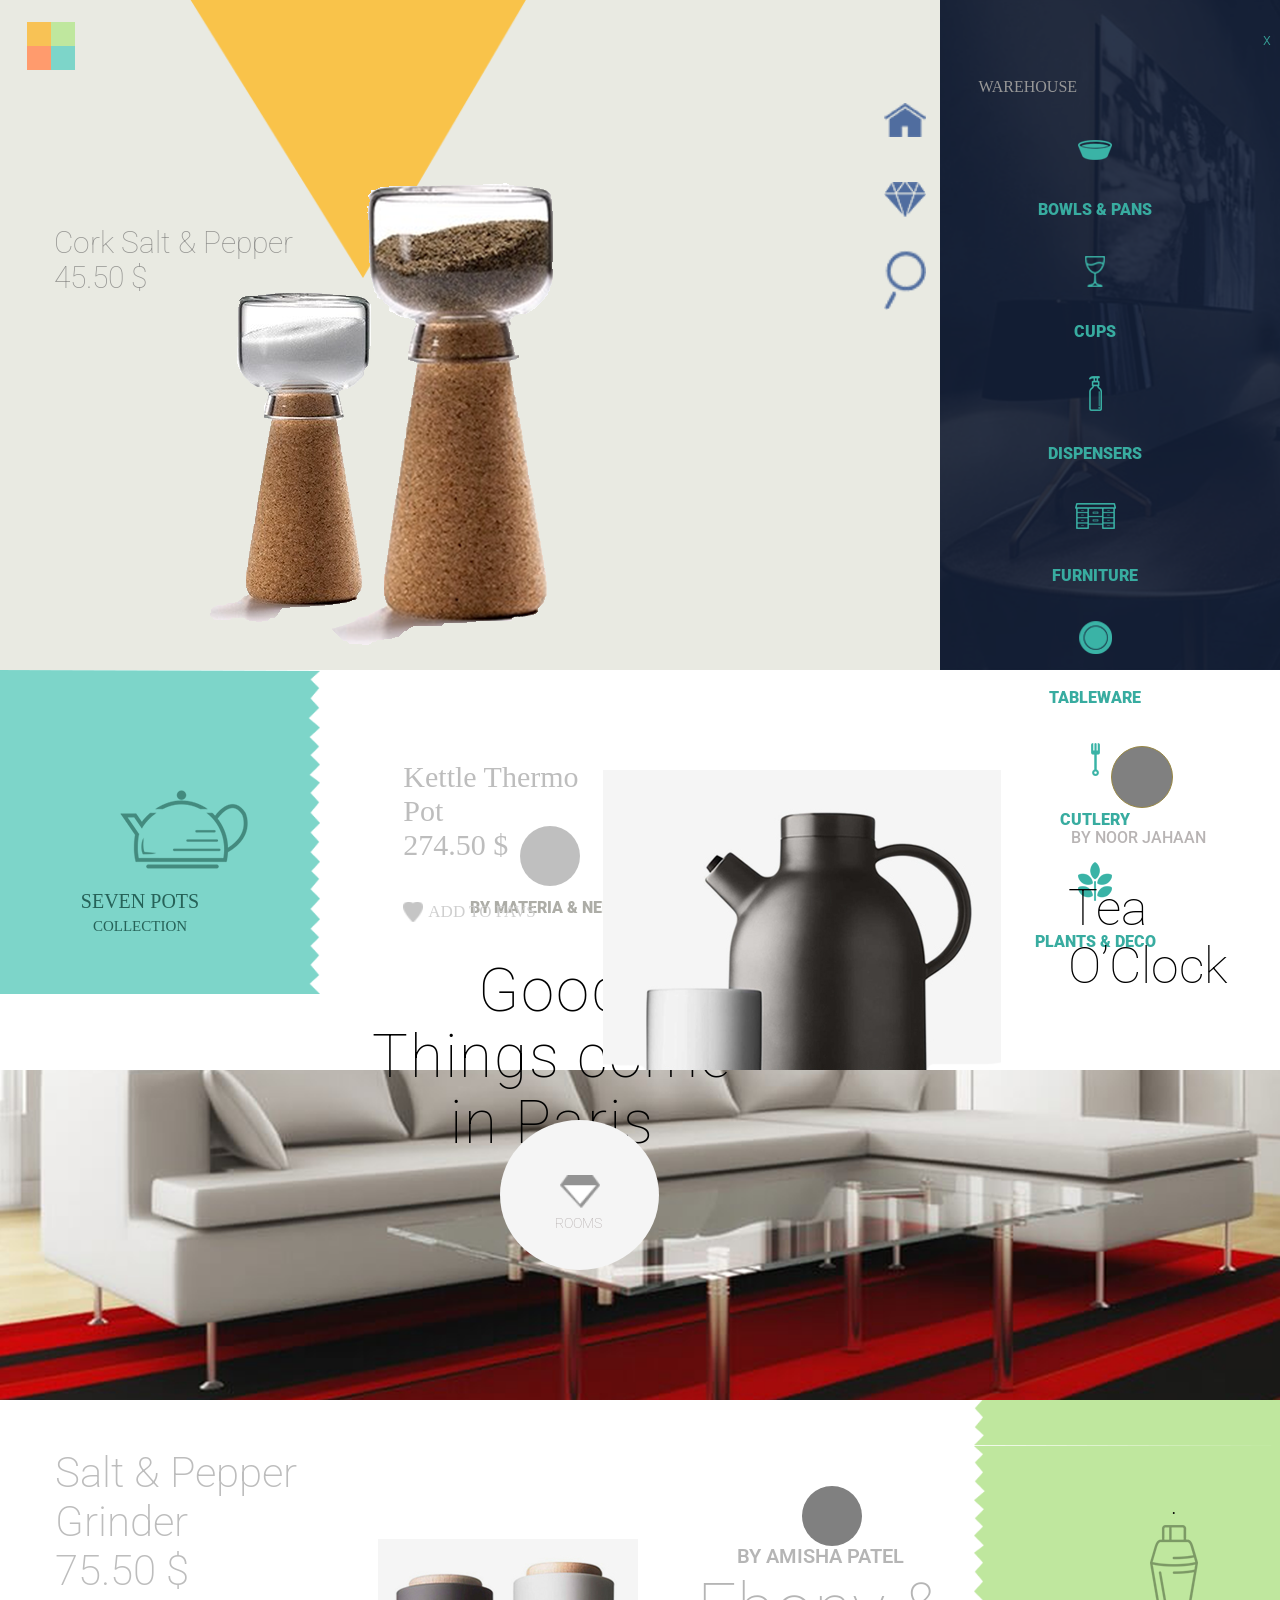
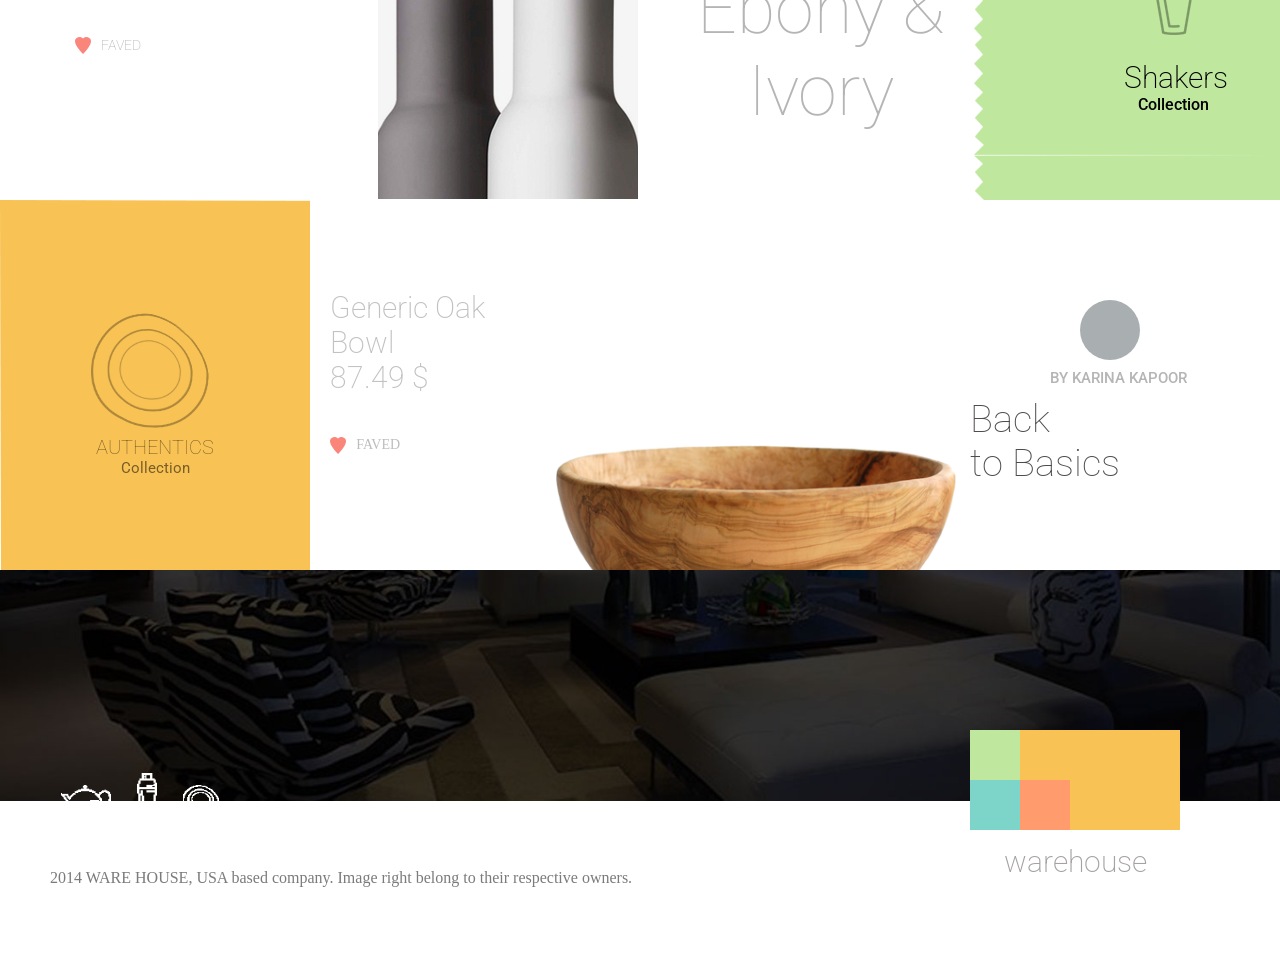
==== index.html @ 209dba16 "index.html" ====
<!DOCTYPE html>
<html lang="en">
<head>
    <meta charset="UTF-8">
    <meta name="viewport" content="width=device-width, initial-scale=1.0">
    <title>Document</title>
    <link href="https://fonts.googleapis.com/css2?family=Roboto:wght@100;200;400;500;600;900&display=swap" rel="stylesheet">
    <link rel="stylesheet" href="./nam2.css">
   <link  rel="shortcut icon" href="картинки2/ico.ico" type="image/x-icon">
    
</head>
<body>
    <header>
        <div class="headerDiv">
            <!-- <img id="logo" src="" alt="logo"> -->
            <img id="logo"src="картинки2/5.png" alt="logo">
            <div class="truo">
                <div class="kaps"></div>
            </div>
           <p id="TextCork">Cork Salt & Pepper<br> 45.50  $</p>
            
            <img id="bl1" src="картинки2/3.png" alt="1" class="cork">
            <img id='bl2'src="картинки2/4.png" alt="2" class="cork">
        </div>
        <div class="headerDiv">
            <div class="cart"></div>
            <p>BY MATERIA & NENDO</p>
            <h4>Good<br> Things come   <br>    in Paris</h4>
        </div>
    </header>
    <nav>
        <div class="navOne">
            <div class="icon"></div>
            <div class="icon"></div>
            <div class="icon"></div>
        </div>
        <div class="navTy">
            <div style="position: relative;">
                <p id="crexP" >WAREHOUSE</p>
                <div id="crex">x</div>
            </div>
            <div class="navCol">
                <div><img src="картинки2/21.png"><p>BOWLS  &  PANS</p></div>
                <div><img src="картинки2/22.png"><p>CUPS</p></div>
                <div><img src="картинки2/23.png"><P>DISPENSERS</P></div>
                <div><img src="картинки2/24.png"><p>FURNITURE</p></div>
                <div><img src="картинки2/25.png"><p>TABLEWARE</p></div>
                <div><img src="картинки2/26.png"><p>CUTLERY</p></div>
                <div><img src="картинки2/27.png"><p>PLANTS & DECO</p></div>
            </div>
        </div>
    </nav>

  
        <div class="blueBlock">
            <img src="картинки2\32.png">
            <p>Seven pots<br><span>Collection</span>
            </p>
        </div>
        <div class="whilBlock">
            <div>
                <h5 class="div-ONE">Kettle Thermo Pot<br>274.50 $</h5>
                <p class="div-ONE">
                    <span id="serc"> </span>  ADD TO FAVS
                </p>
            </div>
            <div class="seagull">  <img src="картинки2/33.png" alt=""></div>
            <div class="theeBlock">
                <div id="serch"></div>
                <p>BY NOOR JAHAAN</p>
                <h4>Tea<br>  O’Clock </h4>
            </div>
          
          
        

            </div>
            <div class="sofaBlock">
                <div>
                    <p></p>
                    <p>ROOMS</p>
                </div>
            </div>
            <div class="Salt">
                <div class="salt-block-one">
                        <h5>Salt & Pepper  Grinder<br>75.50 $</h5>
                        <p class="oo"><span class="salt-block-hard"></span>FAVED</p>
                </div>
                        <div>
                            <div class="Layer28"></div>
                        </div>
                <div>
                    <p class="block-three-img"></p>
                    <div class='block-three-box'>
                        <p class="block-three-text">BY AMISHA PATEL</p><h3 class="block-three-h3">Ebony & <br>Ivory</h3></div></div>
                <div><div class="block-in-centre">
                    <p class="img">.</p>
                    <p id="sh">Shakers</p>
                    <p id="col">Collection</p>
            </div>
        </div>
            </div> 
                <div class="Ebony">
                        <div class = 'Ebony--oneYello'> 
                                <div class="Ebony--centerYello">
                                    <p>AUTHENTICS<br>Collection</p>
                                </div>
                        </div>
                        <div class="Ebony--twoBlock">
                            <h3>Generic Oak Bowl<br>87.49 $</h3>
                            <p class="oo"><span class="salt-block-hard"></span>FAVED</p>
                        </div>
                        <div class="Ebony--fhree"><div class="Ebony--talk"></div></div>
                        <div class="Ebony--four"><div class="Ebony--centorFour">
                            <p class="Ebony--imgFour">BY KARINA KAPOOR</p>
                          <h4 class="Ebony--fourh4">Back<br>to Basics </h4>
                        </div>
                              
                        </div>
                 </div>
                <footer>
                    <div class="footerdiv">
                        <div class="footerdiv--icon">
                            <img src="картинки2/for.png" alt="1" class="footerdiv1" width="50px" height="30px">
                            <img src="картинки2/for1.png" alt="2" class="footerdiv1" width="20px" height="42px">
                            <img src="картинки2/for2.png" alt="3" class="footerdiv1" width="36px" height="30px"></div>
                        <p>2014 WARE HOUSE, USA based company. Image right belong to their respective owners.</p>

                    </div>
                    <div class="footerdivTwy">
                               <img src="картинки2/f.png" alt="" width="210px" height="100px">
                               <p>warehouse</p>
                    </div>
                </footer>
            
    </body>
    </html>
---- nam2.css ----
*{
    padding: 0;
    margin:0;
    
}
header{
    position: relative;
    float: left;
    background-color:#e9eae2;
    width: 68%;
    height:670px;
    
}
.headerDiv{
    width:550px;
    
    height:670px;
}
.headerDiv:nth-child(1){
    float: left;
    
   
}
.headerDiv:nth-child(2){
    float: right;
    
}
.truo{
   position: absolute;
    left: 190px;
    width: 336px;
    height: 280px;
 background-image: url(картинки2/Без-имени-1.png);
background-size: 100%;
background-repeat:no-repeat;
z-index: 1;
}
.kaps{
    background-image: url(картинки2\2.png);
   
    
    width: 100%;
    height: 100%;
    z-index: 1;
}
.headerDiv>img{
    position: absolute;
   
    z-index: 2;
   
}

#bl1{
    top: 180px;
    left: 269px;
}
#bl2{
    left:139px ;
    top: 291px;
}
.headerDiv>img:nth-child(1){
   
    position: absolute;
    left: 27px;
    top: 22px;
}
#TextCork{
    color:#969693 ;
    font-size: 30px;
    font-family: 'Roboto';
    font-weight: 100;
   z-index: 1;
    position: absolute;
    top: 225px;
    left: 54px;
}

/* второй блок в хедере */
.headerDiv:nth-child(2){
    position: relative;
}
.cart{
    position:absolute;
    left: 200px;
    top: 156px;
    background-color: gray;
    opacity: .5; 
    
    
    border-radius: 100%;
    width: 60px;
    height: 60px;
    
}
.headerDiv:nth-child(2)>p{
    position:absolute;
    left: 150px;
    top: 228px;
    background-image: url(картинки2\6.png);
    color: #adada7;
    
    font-family: 'Roboto';
   font-weight: 900;
   
}
.headerDiv:nth-child(2)>h4{
    position:absolute;
    text-align: center;
    left: 52px;
    top: 288px;
    font-size: 60px;
    letter-spacing: 2px;
    color: #000;
    font-weight: 100;
    font-family: 'Roboto';
    /* letter-spacing: 10px; */
    line-height:1.1;
}

 /* НАВИГАТОР */
nav{
    width: 32%;
    background-color:#e9eae2;
    float: right;
    display: flex;
}
 nav>div{
 
 width: 70px;
 height: 670px;
 }
 .navTy{
     flex-basis: 470px;
     display: flex;
     flex-direction: column;
     background-image: url(картинки2/221.png)
 }
 .navCol{
     display: flex;
     padding-left: 76px;
     flex-wrap: wrap;

 }
 .navCol>div{
     margin: 4px;
     width: 150px;
     height:100px;
     color:#38aca0;
    padding-top: 14px;
     text-align: center;
     font-family: 'Roboto', sans-serif;
     font-weight: 900;
     display: grid;
     justify-items: center;
     align-items: flex-end;
     
  
 }
 .navCol>div>img{
  text-align: center;
}
 .navCol>div>p{
     padding-top: 20px;
     vertical-align: bottom;
 }
 #crex{
     font-family:'Roboto', sans-serif;
     font-weight: 300 ;
     left:95%;
     top:30px;
     float: right;
     position: absolute;
     color:#37a59b;
     width: 10px;
     height: 10px;
     background-image: url(картинки2\222.png);
 }
 .navCol>div:hover{
     background-color: #86d8cd;
     border-radius: 10px;
 }
 #crexP{
  color: #979797;
  /* float: left;  */
  margin-top: 78px;
  margin-left: 38px;
  margin-bottom: 5px;
 }

 .icon{
    margin-top: 20px;
     background-repeat: no-repeat;
     background-size: 60%;
     width: 70px;
     height: 60px;
     background-position: center;
 }
 .icon:nth-child(1){ 
     margin-top: 90px;
    background-image: url(картинки2/nav1.png);
   background-repeat: no-repeat;
   
}
 .icon:nth-child(2){
     background-image: url(картинки2/nav2.png);
    background-repeat: no-repeat;
 }
 .icon:nth-child(3){
    background-image: url(картинки2/nav3.png);
   background-repeat: no-repeat;
}
.icon:hover{
    background-color: #86d8cd;
}



/* часть три  */
.tea{
    display: block;
    float: left;
    position: relative;
    top: 670px;
    width: 400px;
    height: 200px;
}
.blueBlock{
    float: left;
    font-family: 'Robot';
    font-weight: 400;
    position: relative;
    
    background-image: url(картинки2/31.png);
    background-repeat: no-repeat;
    background-size: 100%;
    width:25%;
    height: 400px;
}
.blueBlock>p>span{
   font-size:15px;
}
.blueBlock>p{
    text-transform: uppercase;
    padding-right: 40px;
   text-align: center;
   padding-top:220px ;
   font-size: 20px;
   font-family: 'Robot';
    font-weight: 400;
    color: #266258;
}
.blueBlock>img{
    position: absolute;
    left: 120px;
    top: 120px;
 }
.whilBlock{
    position: relative;
   display: flex;
    float: right;
    width: 74.74%;
    height: 400px;
    overflow: hidden;
}
.whilBlock>div:nth-child(1){
    /* flex-basis:300px; */
    flex: 1;
}
.whilBlock>div:nth-child(2){
    /* flex-basis:400px; */
    flex: 1;
    padding-top:100px;
}
.whilBlock>div:nth-child(3){
    /* flex-basis:800px; */
    flex: 1;
}
#serc{
    font-family: 'Robot';
    margin-right: 5px;
    float: left;
    display: block;
    background-image: url(картинки2/34.png);
    background-size: 100%;
    background-repeat: no-repeat;
    background-position:center ;

    width: 20px;
    height:20px;
}

.div-ONE:nth-child(1){
    margin-top: 90px;
    margin-left: 80px;
    font-size: 30px;
    font-family: 'Ginora Sans';
    font-weight:100;
    color: #bdbdbd;
}
.div-ONE:nth-child(2){
    margin-left: 80px;
    margin-top: 40px;
    color: #cfcfcf;
    font-size: 17px;
}
#serch{
    border: 1px solid #984;
    border-radius: 100%;
    width:60px;
    height:60px;
    margin-top: 76px;
    margin-left: 110px;
    background-color: gray;
    margin-bottom: 20px;
}
.theeBlock>p{
 color:#b8b4b4;
 font-weight:500;
 font-family:'roboto';
 margin-left: 70px;
}
.theeBlock>h4{
 font-size:50px;
 font-family:'Roboto';
 font-weight:100;
 margin-left: 67px;
 margin-top: 32px;
}

/* Диван блок */

.sofaBlock{
    float: left;
    width:100%;
    height:330px;
    background-image: url(картинки2/sofa.png);
    background-size: 100%;
    background-position-y: -480px;
    background-repeat:no-repeat;
}
.sofaBlock>div{
    position: relative;
    background-color: #f5f5f5;
    border-radius: 100%;
    width:159px;
    height:150px;
    
    margin-left: 500px;
    margin-top: 50px;
}
.sofaBlock>div>p{
    position: absolute;
    font-size:14px;
    font-weight:100;
    font-family:'Roboto';
    
    color: #aaa2a2;
   
}
.sofaBlock>div>p:nth-child(1){
    background-image:url(картинки2/rom.png);
    background-repeat: no-repeat;
    background-size: 100%;
    width: 40px;
    height:40px;
    margin-left: 60px;
    margin-top: 55px;
}
.sofaBlock>div>p:nth-child(2){
    margin-top: 95px;
    margin-left: 55px;
}

/* Salt  */
 

.Salt {
    
    float: left;
    display: flex;
    height: 400px;
    width:100%;
    text-align: center;
}

.Salt>div:nth-child(1){
    
    flex:1;

}
.salt-block-one{
    font-family: 'Roboto';
    font-size: 50px;
    color:#bdbdbd;
    text-align:left;
    margin-top: 48px;
    margin-left: 55px;
}
.salt-block-one>h5{
    font-weight: 200;
}
.oo{
    font-weight: 200;
    font-size: 14px;
    margin-top: 42px; color:#bdbdbd;
    margin-left: 20px;
}
.salt-block-hard{
    text-align: center;
   
   margin-right: 10px;
    float: left;
    background-image: url(картинки2/2222.png);
    background-position: center;
    background-repeat: no-repeat;
    width: 16px;
    height: 17px;
}
.Salt>div:nth-child(2){
    flex:1;
 
    position: relative;
}
.Layer28{
    float: left;
    position: absolute;
    background-image: url(картинки2/2221.png);
    background-position: center;
    background-repeat: no-repeat;
    width: 260px;
    height: 260px;
    top: 139px;
    right: 30px;
    
}
.Salt>div:nth-child(3){
    flex:1;

    position: relative;
}
.block-three-img{
    position: absolute;
    margin-left: 44%;
    margin-top: 28%;
    border-radius: 100%;
    width:60px;
    height:60px;
    background-color: #808080;
    background-image: url(картинки2/2223.png);
    background-position: center;
    background-repeat: no-repeat;
}
.block-three-box{
    margin-top: 47%;
}
.block-three-text{
    color: #b5b5b5;
    font-family: 'Roboto';
    font-weight:600;
    font-size: 20px;
}
.block-three-h3{
    color: #b5b5b5;
    font-family: 'Roboto';
    font-weight:100;
    font-size: 70px;
}
.Salt>div:nth-child(4){

    flex:1;
    position: relative;
    overflow: hidden;
    background-image: url(картинки2/2225.png);
    background-position: 100%;
    background-size:100%;
    
}
.block-in-centre{
    position: absolute;
    width:100px;
    height: 200px;
    margin-top: 100px;
    margin-left: 150px;
}
.img{
    background-image: url(картинки2/2226.png);
    background-position: center;
    background-repeat: no-repeat;
    width: 100px;
    height: 80%;
    text-align: center;
}
#col{
    font-family: 'Roboto';
    font-weight: 500;
    margin-bottom: 20px;
}
#sh{
    font-family: 'Roboto';
    font-weight: 200;
    font-size: 30px;
}
/* 4 блок */

.Ebony{
    float: left;
    display: flex;
    width: 100%;
    height: 370px;
    overflow: hidden;
}
.Ebony--oneYello{
   width: 400px;

   background-image: url(картинки2/fon.png);
     
   background-repeat: no-repeat;
}
.Ebony--centerYello{
    max-width: 130px;
    margin: 110px auto;
    position: relative;
    height: 370px;
    text-align: center;
    padding-top: 125px;
}
.Ebony--centerYello:before{
    content: '';
    position: absolute;
    left: 0;
    top: 0;
    width: 120px;
    height: 120px;
    background-image: url(картинки2/tal.png);
    background-position: center;
    background-repeat: no-repeat;
}
.Ebony--centerYello>p::first-line{
    font-family: 'Roboto';
    font-weight: 100;
    color: #785e28;
    font-size: 20px;

}
.Ebony--centerYello>p{
    font-family: 'Roboto';
    font-weight: 400;
    color: #785e28;
    font-size: 15px;

}
.Ebony--twoBlock{
    width: 300px;
}
.Ebony--twoBlock>h3{
    margin-top: 90px;
    margin-left: 20px;
    font-family: 'Roboto';
    font-weight: 200;
    font-size: 30px;
    color: #c2c2c2;
}
.Ebony--fhree{
    width: 550px;
}
.Ebony--talk{
    max-width: 400PX;
    margin: 160px auto;
    height: 370px;
    background-image: url(картинки2/talk.png);
    background-position: center;
    background-repeat: no-repeat;
    background-size: 100%;
}
.Ebony--four{
    width: 400px;
}
.Ebony--centorFour{
    max-width: 150px;
    margin: 100px auto;
    position: relative;
}
.Ebony--imgFour{
 
    padding-top: 69px;
    color: #b5b5b5;
    font-family: 'Roboto';
    font-weight: 500;
    font-size: 15px;
}
.Ebony--imgFour:before{
    content: '';
    position: absolute;
    left: 30px;
    top: 0;
    border-radius: 100%;
    background-color: rgba(76, 87, 90, 0.479);
    width: 60px;
    height: 60px;
    background-image: url(картинки2/ta.png);
    background-position: center;
    background-repeat: no-repeat;
}
.Ebony--fourh4{
    margin-top: 10px;
    color: #4e4c4c;
    font-family: 'Roboto';
    font-weight: 100;
    font-size: 38px;
    position: relative;
    left: -80px;
}
footer{
    position: relative;
    color: #7c7a7a;
    float: left;
    width: 100%;
    height: 400px;
    background-image: url(картинки2/footer.jpg);
    background-size:100% ;
    background-position-y:-450px ;
    background-repeat: no-repeat;
}
.footerdiv1{
    margin: 11px;
}
.footerdiv{
    position: absolute;
    left: 50px;
    top:192px
}
.footerdiv>p{
    margin-top: 39px;
}

.footerdivTwy{
    position: absolute;
right: 100px;
top: 160px;}

.footerdivTwy>p{
    color: #a7a2a2;
    font-family: 'Roboto';
    font-weight: 200;
    font-size: 30px;
    text-align: center;
    margin-top: 10px;
}
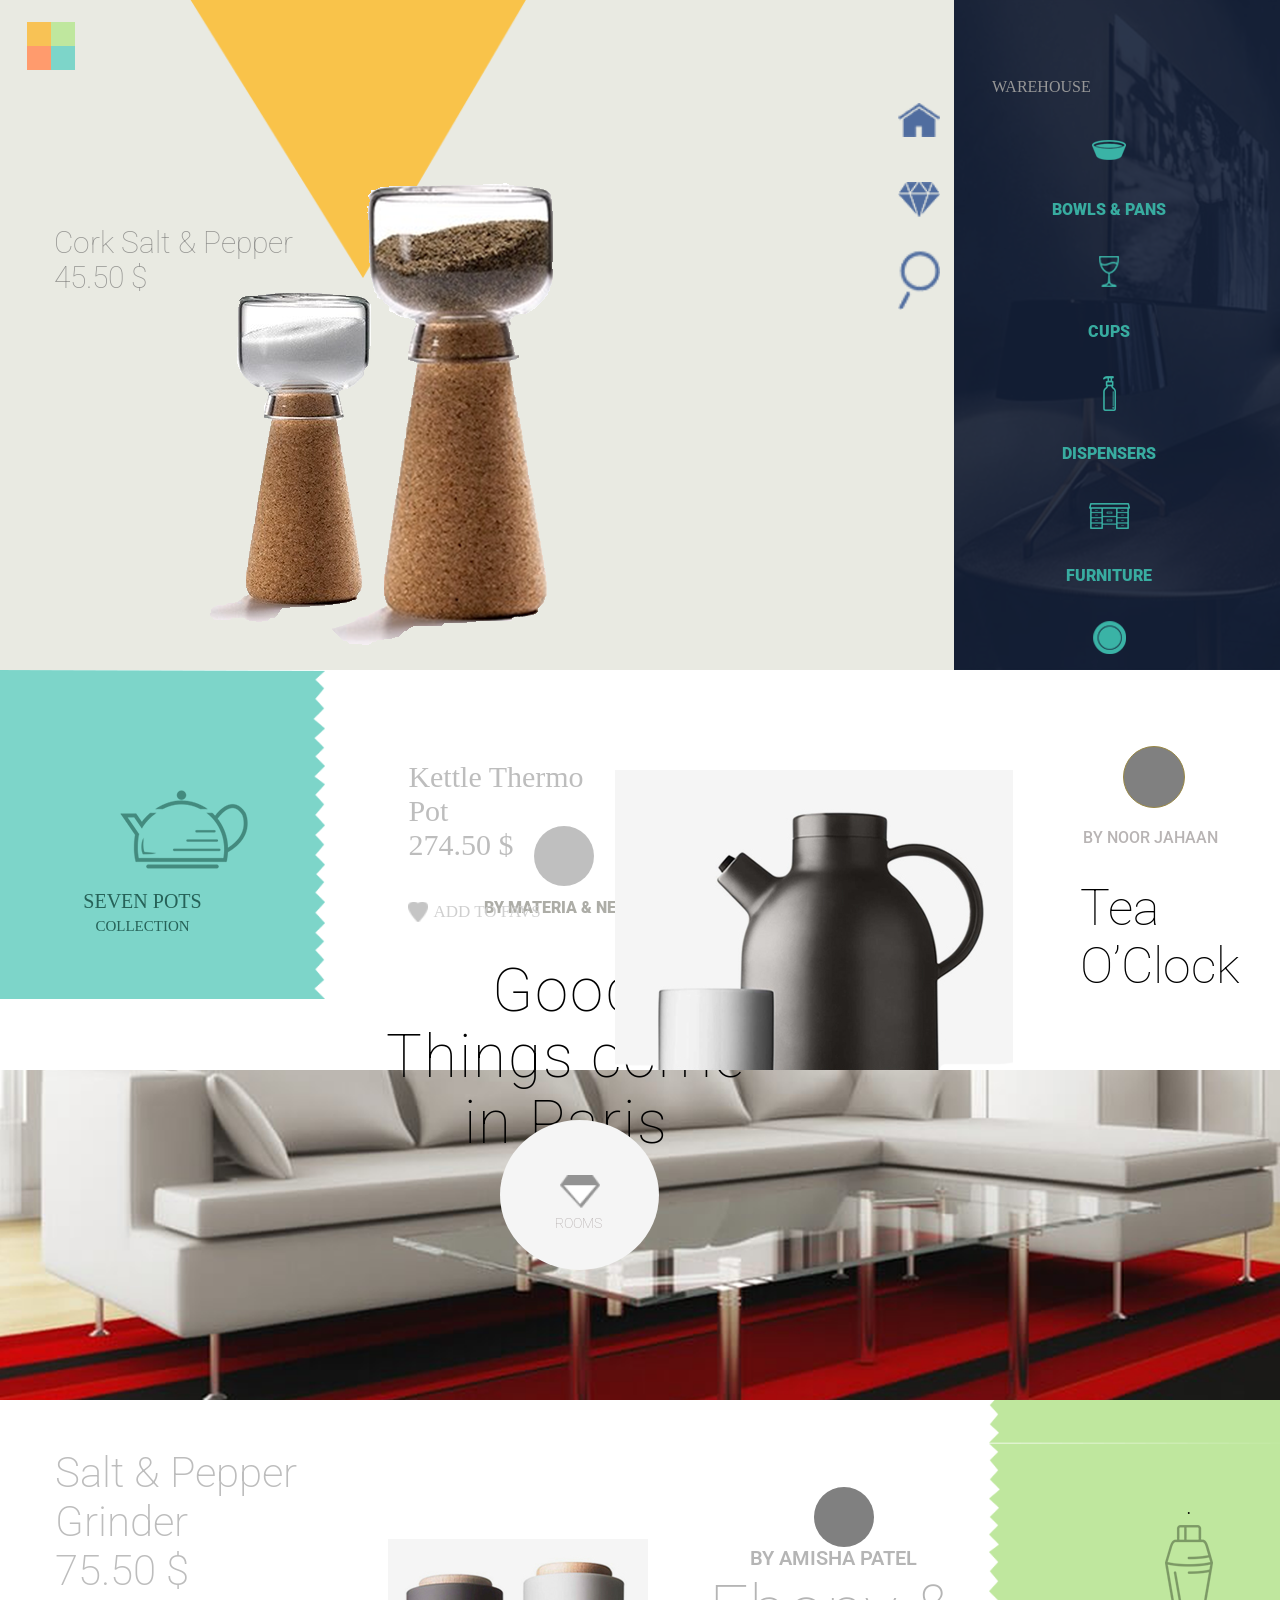
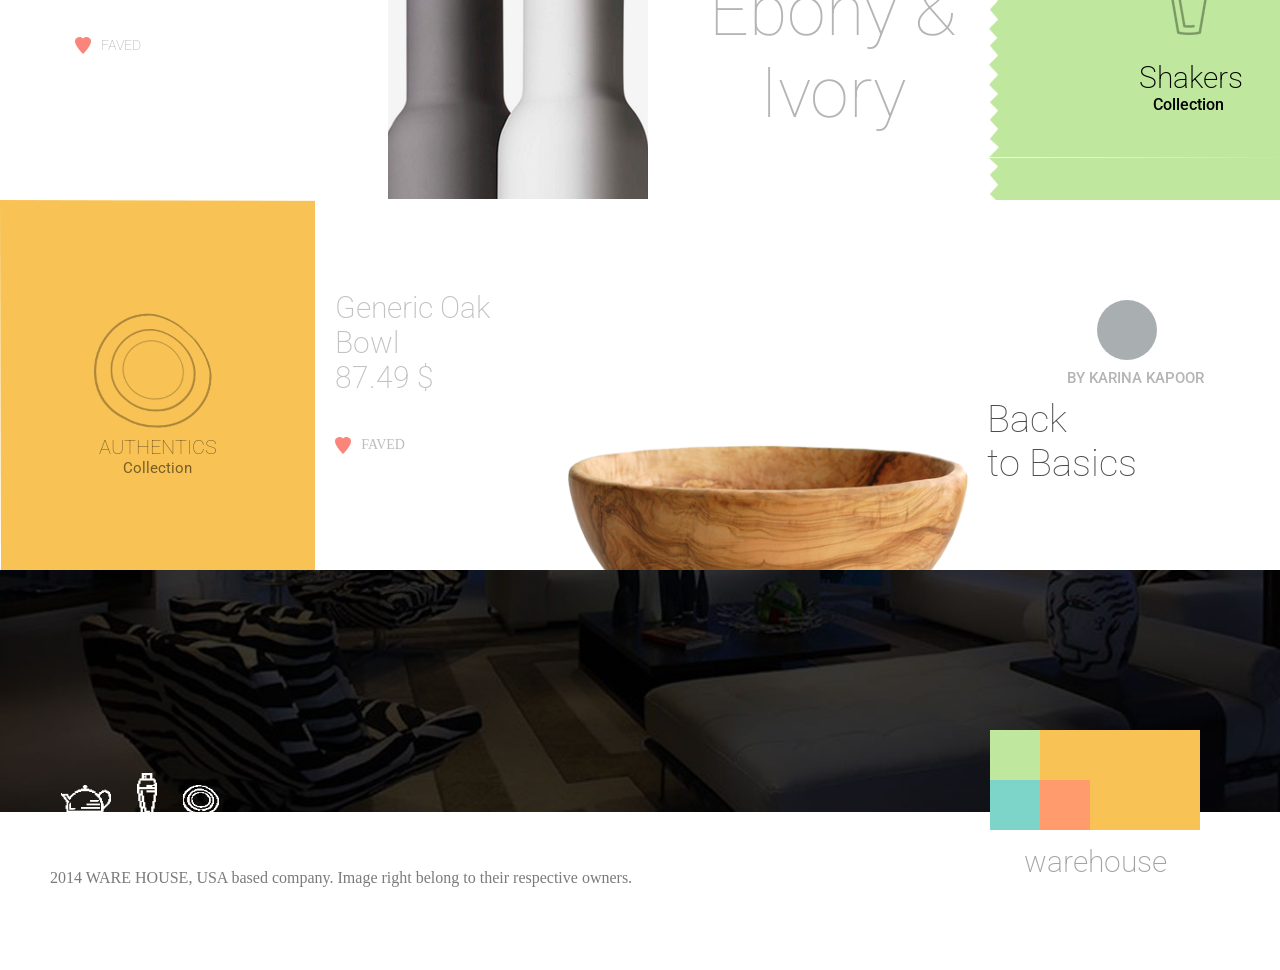
==== commit f6fd645d: "фиксированная верстка" ====
--- a/index.html
+++ b/index.html
@@ -2,10 +2,11 @@
 <html lang="en">
 <head>
     <meta charset="UTF-8">
-    <meta name="viewport" content="width=device-width, initial-scale=1.0">
+    <meta name="viewport" content="width=1300, initial-scale=1.0">
     <title>Document</title>
     <link href="https://fonts.googleapis.com/css2?family=Roboto:wght@100;200;400;500;600;900&display=swap" rel="stylesheet">
     <link rel="stylesheet" href="./nam2.css">
+    
    <link  rel="shortcut icon" href="картинки2/ico.ico" type="image/x-icon">
     
 </head>
--- a/nam2.css
+++ b/nam2.css
@@ -2,6 +2,9 @@
     padding: 0;
     margin:0;
     
+}
+body{
+    min-width: 1300px;
 }
 header{
     position: relative;
@@ -139,6 +142,7 @@
      display: flex;
      padding-left: 76px;
      flex-wrap: wrap;
+     overflow-y: scroll;
 
  }
  .navCol>div{
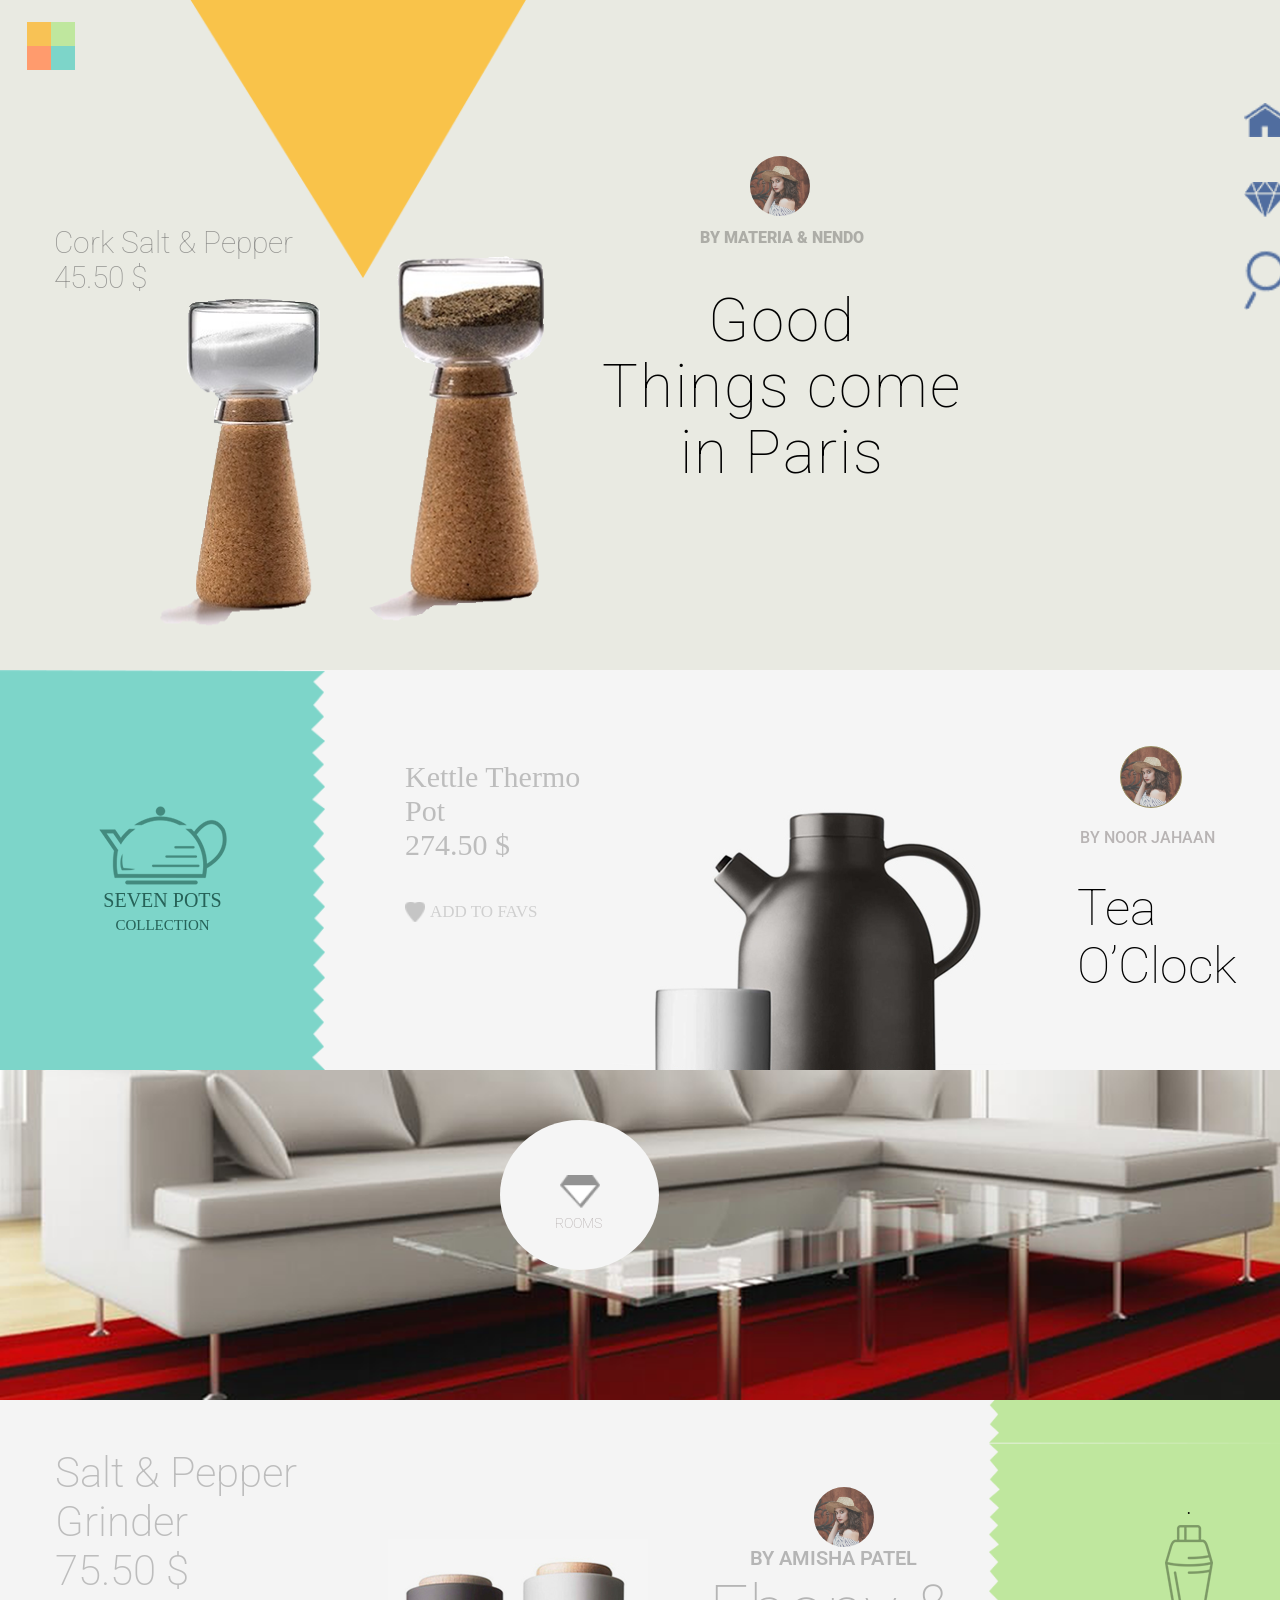
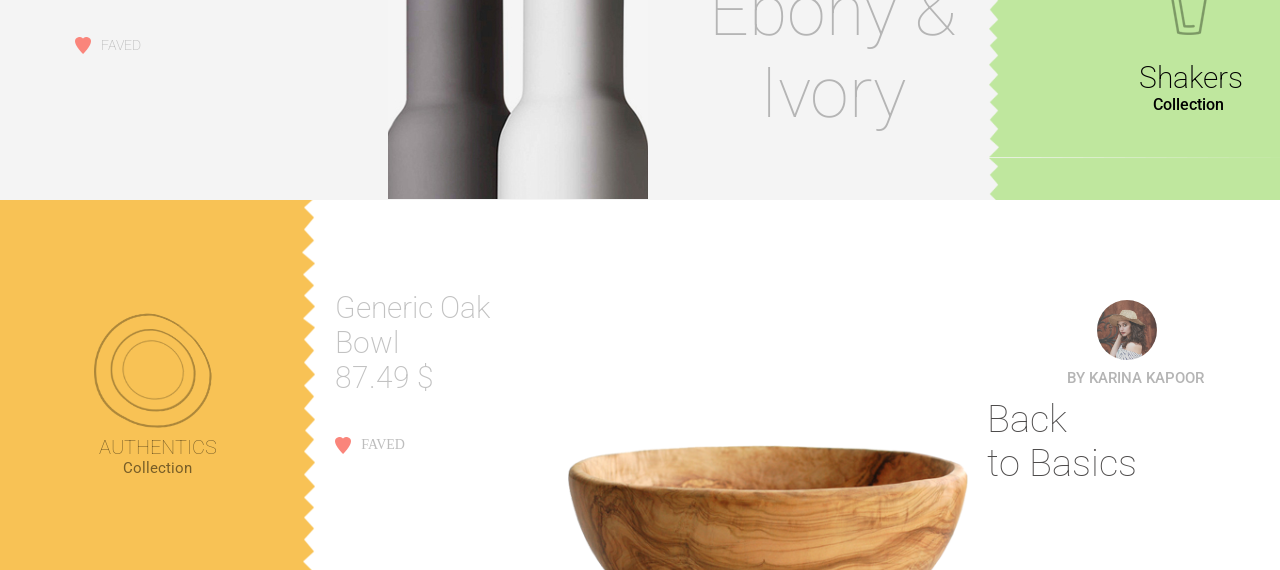
==== commit b963b202: "easy update" ====
--- a/index.html
+++ b/index.html
@@ -5,56 +5,68 @@
     <meta name="viewport" content="width=1300, initial-scale=1.0">
     <title>Document</title>
     <link href="https://fonts.googleapis.com/css2?family=Roboto:wght@100;200;400;500;600;900&display=swap" rel="stylesheet">
-    <link rel="stylesheet" href="./nam2.css">
+    <link rel="stylesheet" href="css/nam2.css">
+    <link rel="stylesheet" href="css/adaptive.css">
     
    <link  rel="shortcut icon" href="картинки2/ico.ico" type="image/x-icon">
     
 </head>
-<body>
-    <header>
-        <div class="headerDiv">
-            <!-- <img id="logo" src="" alt="logo"> -->
-            <img id="logo"src="картинки2/5.png" alt="logo">
-            <div class="truo">
-                <div class="kaps"></div>
+<body> 
+    <div class="container">
+        <header>
+        
+                <div class="headerDiv">
+                <!-- <img id="logo" src="" alt="logo"> -->
+                <img id="logo"src="image/5.png" alt="logo">
+                <div class="truo">
+                    <div class="kaps"></div>
+                </div>
+            <p id="TextCork">Cork Salt & Pepper<br> 45.50  $</p>
+                <div class="container-salt">
+                        <div><img id="bl1" src="image/3.png" alt="1" class="cork"></div> 
+                        <div><img id='bl2'src="image/4.png" alt="2" class="cork"></div>
+                </div>
+              
+                </div>
+                <div class="headerDiv">
+                    <div class="cart ob_img"></div>
+                    <p>BY MATERIA & NENDO</p>
+                    <h4>Good<br> Things come   <br>    in Paris</h4>
+                </div>
+            
+            
+        </header>
+        <nav>
+            <div class="navOne">
+                <div class="icon"></div>
+                <div class="icon"></div>
+                <div class="icon"></div>
             </div>
-           <p id="TextCork">Cork Salt & Pepper<br> 45.50  $</p>
+            <div class="navTy">
+                <div class="container__nav-p" style="position: relative;">
+                    <p id="crexP" >WAREHOUSE</p>
+                    <div id="crex">x</div>
+                </div>
+                <div class="navCol">
+                    <div><img src="image/21.png"><p>BOWLS  &  PANS</p></div>
+                    <div><img src="image/22.png"><p>CUPS</p></div>
+                    <div><img src="image/23.png"><P>DISPENSERS</P></div>
+                    <div><img src="image/24.png"><p>FURNITURE</p></div>
+                    <div><img src="image/25.png"><p>TABLEWARE</p></div>
+                    <div><img src="image/26.png"><p>CUTLERY</p></div>
+                    <div><img src="image/27.png"><p>PLANTS & DECO</p></div>
+                </div>
+            </div>
+        </nav>
+   </div>
+  
+        <div class="container_font">
+
+        <div class="blueBlock">
+            <div class="blueBlock_container-img">
+                <img src="image\32.png">
+            </div>
             
-            <img id="bl1" src="картинки2/3.png" alt="1" class="cork">
-            <img id='bl2'src="картинки2/4.png" alt="2" class="cork">
-        </div>
-        <div class="headerDiv">
-            <div class="cart"></div>
-            <p>BY MATERIA & NENDO</p>
-            <h4>Good<br> Things come   <br>    in Paris</h4>
-        </div>
-    </header>
-    <nav>
-        <div class="navOne">
-            <div class="icon"></div>
-            <div class="icon"></div>
-            <div class="icon"></div>
-        </div>
-        <div class="navTy">
-            <div style="position: relative;">
-                <p id="crexP" >WAREHOUSE</p>
-                <div id="crex">x</div>
-            </div>
-            <div class="navCol">
-                <div><img src="картинки2/21.png"><p>BOWLS  &  PANS</p></div>
-                <div><img src="картинки2/22.png"><p>CUPS</p></div>
-                <div><img src="картинки2/23.png"><P>DISPENSERS</P></div>
-                <div><img src="картинки2/24.png"><p>FURNITURE</p></div>
-                <div><img src="картинки2/25.png"><p>TABLEWARE</p></div>
-                <div><img src="картинки2/26.png"><p>CUTLERY</p></div>
-                <div><img src="картинки2/27.png"><p>PLANTS & DECO</p></div>
-            </div>
-        </div>
-    </nav>
-
-  
-        <div class="blueBlock">
-            <img src="картинки2\32.png">
             <p>Seven pots<br><span>Collection</span>
             </p>
         </div>
@@ -65,9 +77,9 @@
                     <span id="serc"> </span>  ADD TO FAVS
                 </p>
             </div>
-            <div class="seagull">  <img src="картинки2/33.png" alt=""></div>
+            <div class="seagull">  <img src="image/33.png" alt=""></div>
             <div class="theeBlock">
-                <div id="serch"></div>
+                <div id="serch" class="ob_img"></div>
                 <p>BY NOOR JAHAAN</p>
                 <h4>Tea<br>  O’Clock </h4>
             </div>
@@ -76,63 +88,51 @@
         
 
             </div>
-            <div class="sofaBlock">
-                <div>
-                    <p></p>
-                    <p>ROOMS</p>
-                </div>
-            </div>
-            <div class="Salt">
-                <div class="salt-block-one">
-                        <h5>Salt & Pepper  Grinder<br>75.50 $</h5>
-                        <p class="oo"><span class="salt-block-hard"></span>FAVED</p>
-                </div>
-                        <div>
-                            <div class="Layer28"></div>
-                        </div>
-                <div>
-                    <p class="block-three-img"></p>
-                    <div class='block-three-box'>
-                        <p class="block-three-text">BY AMISHA PATEL</p><h3 class="block-three-h3">Ebony & <br>Ivory</h3></div></div>
-                <div><div class="block-in-centre">
-                    <p class="img">.</p>
-                    <p id="sh">Shakers</p>
-                    <p id="col">Collection</p>
+        </div>
+        <div class="sofaBlock">
+            <div>
+                <p></p>
+                <p>ROOMS</p>
             </div>
         </div>
-            </div> 
-                <div class="Ebony">
-                        <div class = 'Ebony--oneYello'> 
-                                <div class="Ebony--centerYello">
-                                    <p>AUTHENTICS<br>Collection</p>
-                                </div>
+        <div class="Salt">
+            <div class="salt-block-one">
+                    <h5>Salt & Pepper  Grinder<br>75.50 $</h5>
+                    <p class="oo"><span class="salt-block-hard"></span>FAVED</p>
+            </div>
+                    <div>
+                        <div class="Layer28"></div>
+                    </div>
+            <div>
+                <p class="block-three-img ob_img"></p>
+                <div class='block-three-box'>
+                    <p class="block-three-text">BY AMISHA PATEL</p><h3 class="block-three-h3">Ebony & <br>Ivory</h3></div></div>
+            <div><div class="block-in-centre">
+                <p class="img">.</p>
+                <p id="sh">Shakers</p>
+                <p id="col">Collection</p>
+        </div>
+    </div>
+        </div> 
+        <div class="Ebony">
+                <div class = 'Ebony--oneYello'> 
+                        <div class="Ebony--centerYello">
+                            <p>AUTHENTICS<br>Collection</p>
                         </div>
-                        <div class="Ebony--twoBlock">
-                            <h3>Generic Oak Bowl<br>87.49 $</h3>
-                            <p class="oo"><span class="salt-block-hard"></span>FAVED</p>
-                        </div>
-                        <div class="Ebony--fhree"><div class="Ebony--talk"></div></div>
-                        <div class="Ebony--four"><div class="Ebony--centorFour">
-                            <p class="Ebony--imgFour">BY KARINA KAPOOR</p>
-                          <h4 class="Ebony--fourh4">Back<br>to Basics </h4>
-                        </div>
-                              
-                        </div>
-                 </div>
-                <footer>
-                    <div class="footerdiv">
-                        <div class="footerdiv--icon">
-                            <img src="картинки2/for.png" alt="1" class="footerdiv1" width="50px" height="30px">
-                            <img src="картинки2/for1.png" alt="2" class="footerdiv1" width="20px" height="42px">
-                            <img src="картинки2/for2.png" alt="3" class="footerdiv1" width="36px" height="30px"></div>
-                        <p>2014 WARE HOUSE, USA based company. Image right belong to their respective owners.</p>
-
-                    </div>
-                    <div class="footerdivTwy">
-                               <img src="картинки2/f.png" alt="" width="210px" height="100px">
-                               <p>warehouse</p>
-                    </div>
-                </footer>
-            
+                </div>
+                <div class="Ebony--twoBlock">
+                    <h3>Generic Oak Bowl<br>87.49 $</h3>
+                    <p class="oo"><span class="salt-block-hard"></span>FAVED</p>
+                </div>
+                <div class="Ebony--fhree"><div class="Ebony--talk"></div></div>
+                <div class="Ebony--four"><div class="Ebony--centorFour">
+                    <p class="Ebony--imgFour">BY KARINA KAPOOR</p>
+                    <h4 class="Ebony--fourh4">Back<br>to Basics </h4>
+                </div>
+                        
+                </div>
+        </div>
+        
+    <script src="./js/scripts.js"></script>
     </body>
     </html>
--- a/css/nam2.css
+++ b/css/nam2.css
@@ -0,0 +1,729 @@
+*{
+    padding: 0;
+    margin:0;
+    --width-nav:470px;
+}
+body{
+    min-width: 1300px;
+}
+header{
+   
+    display: flex;
+    background-color:#e9eae2;
+    flex: 3 auto;
+    height:670px;
+    
+}
+nav{
+    flex: 2 auto;
+    justify-content: end;
+}
+.headerDiv{
+    width:550px;
+    
+
+    height: 670px;
+    align-self: flex-end;
+    justify-content: end;
+    display: flex;
+}
+
+
+.truo{
+   position: absolute;
+    left: 190px;
+    width: 336px;
+    height: 280px;
+ background-image: url(../image/Без-имени-1.png);
+background-size: 100%;
+background-repeat:no-repeat;
+z-index: 1;
+}
+.kaps{
+    background-image: url(../image\2.png);
+   
+    
+    width: 100%;
+    height: 100%;
+    z-index: 1;
+}
+.headerDiv>img{
+    position: absolute;
+   
+    z-index: 2;
+   
+}
+
+#bl1{
+    top: 180px;
+    left: 269px;
+}
+#bl2{
+    left:139px ;
+    top: 291px;
+}
+.headerDiv>img:nth-child(1){
+   
+    position: absolute;
+    left: 27px;
+    top: 22px;
+}
+#TextCork{
+    color:#969693 ;
+    font-size: 30px;
+    font-family: 'Roboto';
+    font-weight: 100;
+   z-index: 1;
+    position: absolute;
+    top: 225px;
+    left: 54px;
+}
+
+/* второй блок в хедере */
+.headerDiv:nth-child(2){
+    position: relative;
+}
+.ob_img{
+    background: url(../image/font.png);
+    background-size: contain;
+    opacity: .9; 
+    filter: contrast(0.7);
+}
+.cart{
+    position:absolute;
+    left: 200px;
+    
+    top: 156px;
+    
+    background-color: gray;
+    
+    
+    
+    
+    border-radius: 100%;
+    width: 60px;
+    height: 60px;
+    
+}
+.container_font{
+    background-color: #f5f5f5;
+    width: 100%;
+}
+.headerDiv:nth-child(2)>p{
+    position:absolute;
+    left: 150px;
+    top: 228px;
+    background-image: url(../image\6.png);
+    color: #adada7;
+    
+    font-family: 'Roboto';
+    font-weight: 900;
+   
+}
+.headerDiv:nth-child(2)>h4{
+    position:absolute;
+    text-align: center;
+    left: 52px;
+    top: 288px;
+    /* z-index: 2; */
+    font-size: 60px;
+    letter-spacing: 2px;
+    color: #000;
+    font-weight: 100;
+    font-family: 'Roboto';
+    /* letter-spacing: 10px; */
+    line-height:1.1;
+}
+.container{
+    background-color: #e9eae2;
+    width: 100%;
+    display: flex;
+    position: relative;
+    /* flex-direction: ; */
+}
+ /* НАВИГАТОР */
+nav{
+    width: 32%;
+    background-color:#e9eae2;
+    float: right;
+    /* transform: translateX(29vw); */
+    display: flex;
+    transition:  1s transform  ease;
+}
+nav:hover{
+    transform: translateX(0px);
+}
+nav.active{
+  transform: translateX(-200px);
+
+}
+ nav>div{
+ 
+ width: 70px;
+ height: 670px;
+ }
+ .navTy{
+     flex-basis: var(--width-nav);
+     /* display: flex; */
+     display: none;
+     position: absolute;
+     flex-direction: column;
+     width: 471px;
+     /* display: none; */
+     z-index: 3;
+     background-image: url(../image/221.png)
+ }
+ .navTy.active{
+    display: block;
+    transform: translate(195px, 0px);
+ }
+ .navCol{
+     display: flex;
+     padding: 0 19px;
+     flex-wrap: wrap;
+     z-index: 3;
+   
+
+ }
+ .container__nav-p{
+    display: flex;
+    justify-content: center;
+    height: 100px;
+    align-items: center;
+    text-align: center;
+ }
+ .navCol>div{
+     /* margin: 4px; */
+     width: 150px;
+     height:100px;
+     color:#38aca0;
+    /* padding-top: 14px; */
+     text-align: center;
+     font-family: 'Roboto', sans-serif;
+     font-weight: 900;
+     /* display: grid; */
+     /* justify-items: center; */
+     /* align-items: flex-end; */
+     flex: 1 150px;
+     padding-top: 20px;
+     
+  
+ }
+ .navCol>div>img{
+  text-align: center;
+}
+ .navCol>div>p{
+     padding-top: 20px;
+     vertical-align: bottom;
+ }
+ #crex{
+     font-family:'Roboto', sans-serif;
+     font-weight: 300 ;
+     left:90%;
+     top:30px;
+     float: right;
+     position: absolute;
+     color:#37a59b;
+     width: 15px;
+     height: 16px;
+     font-size:14px;
+     background-image: url(../image\222.png);
+     transition: color 1s , font-size 1s;
+ }
+ #crex:hover{
+    /* box-shadow: 1px 2px 6px #fff; */
+    color: #fff;
+    font-size: 17px;
+    cursor: pointer;
+   
+ }
+ .navCol>div:hover{
+     background-color: #86d8cd;
+     border-radius: 10px;
+ }
+ #crexP{
+  color: #979797;
+  /* float: left;  */
+ 
+ }
+
+ .icon{
+    margin-top: 20px;
+     background-repeat: no-repeat;
+     background-size: 60%;
+     width: 70px;
+     height: 60px;
+     background-position: center;
+ }
+ .icon:nth-child(1){ 
+     margin-top: 90px;
+    background-image: url(../image/nav1.png);
+   background-repeat: no-repeat;
+   
+}
+ .icon:nth-child(2){
+     background-image: url(../image/nav2.png);
+    background-repeat: no-repeat;
+ }
+ .icon:nth-child(3){
+    background-image: url(../image/nav3.png);
+   background-repeat: no-repeat;
+}
+.icon:hover{
+    background-color: #86d8cd;
+}
+
+
+
+/* часть три  */
+.tea{
+    display: block;
+    float: left;
+    position: relative;
+    top: 670px;
+    width: 400px;
+    height: 200px;
+}
+.blueBlock{
+    float: left;
+    font-family: 'Robot';
+    font-weight: 400;
+    display: flex;
+    position: relative;
+    background-image: url(../image/31.png);
+    background-repeat: no-repeat;
+    background-size: cover;
+    background-position-x: right;
+   
+    width: 25%;
+    height: 400px;
+    flex-direction: column;
+    justify-content: center;
+}
+.blueBlock>p>span{
+   font-size:15px;
+}
+.blueBlock>p{
+    text-transform: uppercase;
+    
+   text-align: center;
+  
+   font-size: 20px;
+   font-family: 'Robot';
+    font-weight: 400;
+    color: #266258;
+}
+.blueBlock>img{
+    position: absolute;
+    left: 120px;
+    top: 120px;
+ }
+.whilBlock{
+    position: relative;
+   display: flex;
+    
+    width: 74.74%;
+    height: 400px;
+    overflow: hidden;
+}
+.whilBlock>div:nth-child(1){
+    /* flex-basis:300px; */
+    flex: 1;
+}
+.whilBlock>div:nth-child(2){
+    /* flex-basis:400px; */
+    flex: 1;
+    padding-top:100px;
+}
+.whilBlock>div:nth-child(3){
+    /* flex-basis:800px; */
+    flex: 1;
+}
+#serc{
+    font-family: 'Robot';
+    margin-right: 5px;
+    float: left;
+    display: block;
+    background-image: url(../image/34.png);
+    background-size: 100%;
+    background-repeat: no-repeat;
+    background-position:center ;
+
+    width: 20px;
+    height:20px;
+}
+
+.div-ONE:nth-child(1){
+    margin-top: 90px;
+    margin-left: 80px;
+    font-size: 30px;
+    font-family: 'Ginora Sans';
+    font-weight:100;
+    color: #bdbdbd;
+}
+.div-ONE:nth-child(2){
+    margin-left: 80px;
+    margin-top: 40px;
+    color: #cfcfcf;
+    font-size: 17px;
+}
+#serch{
+    border: 1px solid #984;
+    border-radius: 100%;
+    width:60px;
+    height:60px;
+    margin-top: 76px;
+    margin-left: 110px;
+    background-color: gray;
+    margin-bottom: 20px;
+}
+.theeBlock>p{
+ color:#b8b4b4;
+ font-weight:500;
+ font-family:'roboto';
+ margin-left: 70px;
+}
+.theeBlock>h4{
+ font-size:50px;
+ font-family:'Roboto';
+ font-weight:100;
+ margin-left: 67px;
+ margin-top: 32px;
+}
+
+/* Диван блок */
+
+.sofaBlock{
+    float: left;
+    width:100%;
+    height:330px;
+    background-image: url(../image/sofa.png);
+    background-size: 100%;
+    background-position-y: -480px;
+    background-repeat:no-repeat;
+}
+.sofaBlock>div{
+    position: relative;
+    background-color: #f5f5f5;
+    border-radius: 100%;
+    width:159px;
+    height:150px;
+    
+    margin-left: 500px;
+    margin-top: 50px;
+}
+.sofaBlock>div>p{
+    position: absolute;
+    font-size:14px;
+    font-weight:100;
+    font-family:'Roboto';
+    
+    color: #aaa2a2;
+   
+}
+.sofaBlock>div>p:nth-child(1){
+    background-image:url(../image/rom.png);
+    background-repeat: no-repeat;
+    background-size: 100%;
+    width: 40px;
+    height:40px;
+    margin-left: 60px;
+    margin-top: 55px;
+}
+.sofaBlock>div>p:nth-child(2){
+    margin-top: 95px;
+    margin-left: 55px;
+}
+
+/* Salt  */
+ 
+
+.Salt {
+    
+    float: left;
+    display: flex;
+    height: 400px;
+    background-color: #f4f4f4;
+    width:100%;
+    text-align: center;
+}
+
+.Salt>div:nth-child(1){
+    
+    flex:1;
+
+}
+.salt-block-one{
+    font-family: 'Roboto';
+    font-size: 50px;
+    color:#bdbdbd;
+    text-align:left;
+    margin-top: 48px;
+    margin-left: 55px;
+}
+.salt-block-one>h5{
+    font-weight: 200;
+}
+.oo{
+    font-weight: 200;
+    font-size: 14px;
+    margin-top: 42px; color:#bdbdbd;
+    margin-left: 20px;
+}
+.salt-block-hard{
+    text-align: center;
+   
+   margin-right: 10px;
+    float: left;
+    background-image: url(../image/2222.png);
+    background-position: center;
+    background-repeat: no-repeat;
+    width: 16px;
+    height: 17px;
+}
+.Salt>div:nth-child(2){
+    flex:1;
+ 
+    position: relative;
+}
+.Layer28{
+    float: left;
+    position: absolute;
+    background-image: url(../image/2221.png);
+    background-position: center;
+    background-repeat: no-repeat;
+    width: 260px;
+    height: 260px;
+    top: 139px;
+    right: 30px;
+    
+}
+.Salt>div:nth-child(3){
+    flex:1;
+
+    position: relative;
+}
+.block-three-img{
+    position: absolute;
+    margin-left: 44%;
+    margin-top: 28%;
+    border-radius: 100%;
+    width:60px;
+    height:60px;
+    background-color: #808080;
+  
+}
+.block-three-box{
+    margin-top: 47%;
+}
+.block-three-text{
+    color: #b5b5b5;
+    font-family: 'Roboto';
+    font-weight:600;
+    font-size: 20px;
+}
+.block-three-h3{
+    color: #b5b5b5;
+    font-family: 'Roboto';
+    font-weight:100;
+    font-size: 70px;
+}
+.Salt>div:nth-child(4){
+
+    flex:1;
+    position: relative;
+    overflow: hidden;
+    background-image: url(../image/2225.png);
+    background-position: 100%;
+    background-size:100%;
+    
+}
+.block-in-centre{
+    position: absolute;
+    width:100px;
+    height: 200px;
+    margin-top: 100px;
+    margin-left: 150px;
+}
+.img{
+    background-image: url(../image/2226.png);
+    background-position: center;
+    background-repeat: no-repeat;
+    width: 100px;
+    height: 80%;
+    text-align: center;
+}
+#col{
+    font-family: 'Roboto';
+    font-weight: 500;
+    margin-bottom: 20px;
+}
+#sh{
+    font-family: 'Roboto';
+    font-weight: 200;
+    font-size: 30px;
+}
+/* 4 блок */
+
+.Ebony{
+    float: left;
+    display: flex;
+    width: 100%;
+    height: 370px;
+    overflow: hidden;
+}
+.blueBlock_container-img{
+    text-align: center;
+}
+.Ebony--oneYello{
+   width: 400px;
+   background-position: right;
+
+   background-image: url(../image/fon.png);
+     
+   background-repeat: no-repeat;
+}
+.Ebony--centerYello{
+    max-width: 130px;
+    margin: 110px auto;
+    position: relative;
+    height: 370px;
+    text-align: center;
+    padding-top: 125px;
+}
+.Ebony--centerYello:before{
+    content: '';
+    position: absolute;
+    left: 0;
+    top: 0;
+    width: 120px;
+    height: 120px;
+    background-image: url(../image/tal.png);
+    background-position: center;
+    background-repeat: no-repeat;
+}
+.Ebony--centerYello>p::first-line{
+    font-family: 'Roboto';
+    font-weight: 100;
+    color: #785e28;
+    font-size: 20px;
+
+}
+.Ebony--centerYello>p{
+    font-family: 'Roboto';
+    font-weight: 400;
+    color: #785e28;
+    font-size: 15px;
+
+}
+.Ebony--twoBlock{
+    width: 300px;
+}
+.Ebony--twoBlock>h3{
+    margin-top: 90px;
+    margin-left: 20px;
+    font-family: 'Roboto';
+    font-weight: 200;
+    font-size: 30px;
+    color: #c2c2c2;
+}
+.Ebony--fhree{
+    width: 550px;
+}
+.Ebony--talk{
+    max-width: 400PX;
+    margin: 160px auto;
+    height: 370px;
+    background-image: url(../image/talk.png);
+    background-position: center;
+    background-repeat: no-repeat;
+    background-size: 100%;
+}
+.Ebony--four{
+    width: 400px;
+}
+.Ebony--centorFour{
+    max-width: 150px;
+    margin: 100px auto;
+    position: relative;
+}
+.Ebony--imgFour{
+ 
+    padding-top: 69px;
+    color: #b5b5b5;
+    font-family: 'Roboto';
+    font-weight: 500;
+    font-size: 15px;
+}
+.Ebony--imgFour:before{
+    content: '';
+    position: absolute;
+    left: 30px;
+    top: 0;
+    border-radius: 100%;
+    background-color: rgba(76, 87, 90, 0.479);
+    width: 60px;
+    height: 60px;
+    background-image: url(../image/font.png);
+    background-size: contain;
+    opacity: .9;
+    filter: contrast(.7);
+} 
+.Ebony--fourh4{
+    margin-top: 10px;
+    color: #4e4c4c;
+    font-family: 'Roboto';
+    font-weight: 100;
+    font-size: 38px;
+    position: relative;
+    left: -80px;
+}
+footer{
+    position: relative;
+    color: #7c7a7a;
+    float: left;
+    width: 100%;
+    height: 400px;
+    background-image: url(../image/footer.jpg);
+    background-size:100% ;
+    background-position-y:-450px ;
+    background-repeat: no-repeat;
+}
+.footerdiv1{
+    margin: 11px;
+}
+.footerdiv{
+    position: absolute;
+    left: 50px;
+    top:192px
+}
+.footerdiv>p{
+    margin-top: 39px;
+}
+
+.footerdivTwy{
+    position: absolute;
+right: 100px;
+top: 160px;}
+
+.footerdivTwy>p{
+    color: #a7a2a2;
+    font-family: 'Roboto';
+    font-weight: 200;
+    font-size: 30px;
+    text-align: center;
+    margin-top: 10px;
+}
+
+.container-salt{
+    display: flex;
+    flex-direction: row-reverse;
+    justify-content: flex-start;
+    align-items: flex-end;
+}
+.container-salt img{
+    max-width: 100%;
+}
+.container-salt>div{
+    width: 230px;
+}
--- a/css/adaptive.css
+++ b/css/adaptive.css
@@ -0,0 +1,25 @@
+@media(max-width:1200px){
+    
+
+    .headerDiv:nth-child(2)>h4{
+        font-size: 40px;
+        left: 0;
+    }
+
+}
+@media(max-width:1400px){
+
+}
+@media(max-width:1000px){
+    .headerDiv:nth-child(2){
+        display: none;
+    }
+}
+@media(max-width:900px){
+    .seagull,.Layer28{
+        display: none;
+    }
+}
+@media(max-width:1200px){}
+@media(max-width:1200px){}
+@media(max-width:1200px){}
